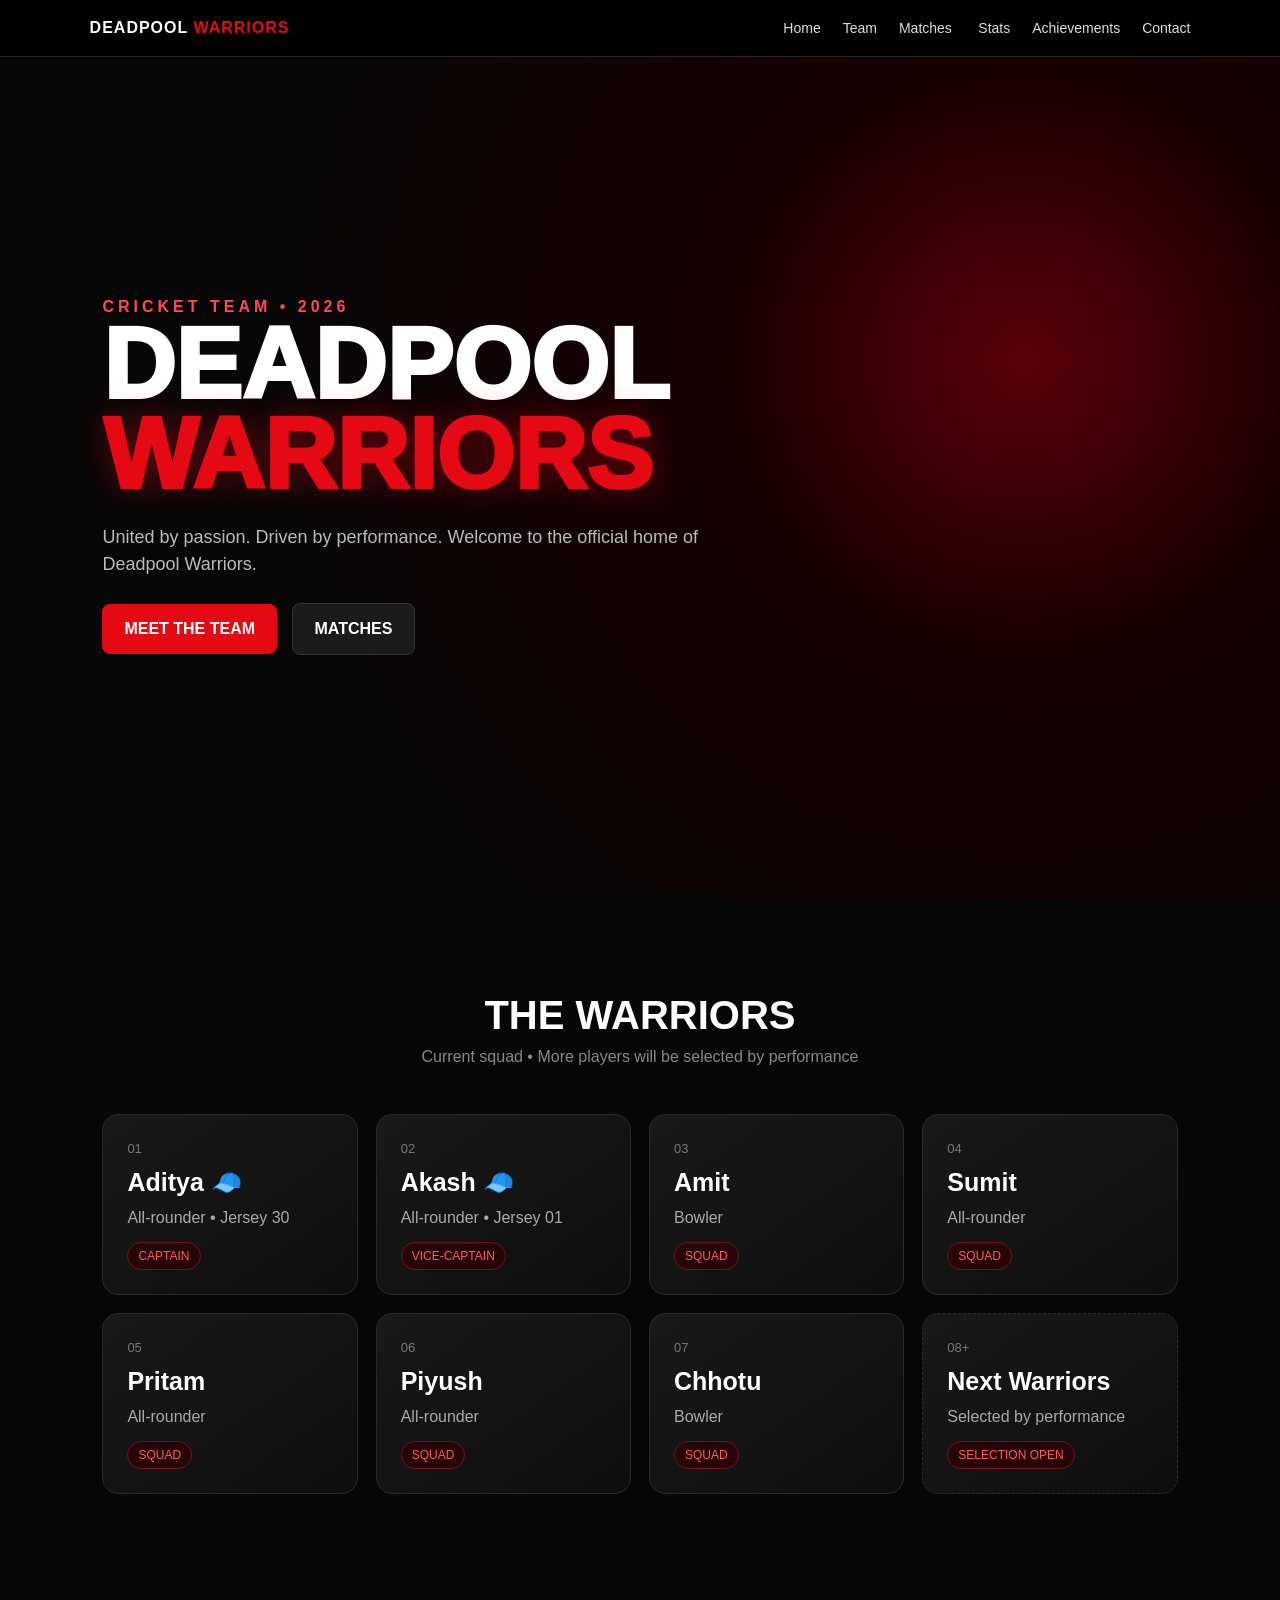
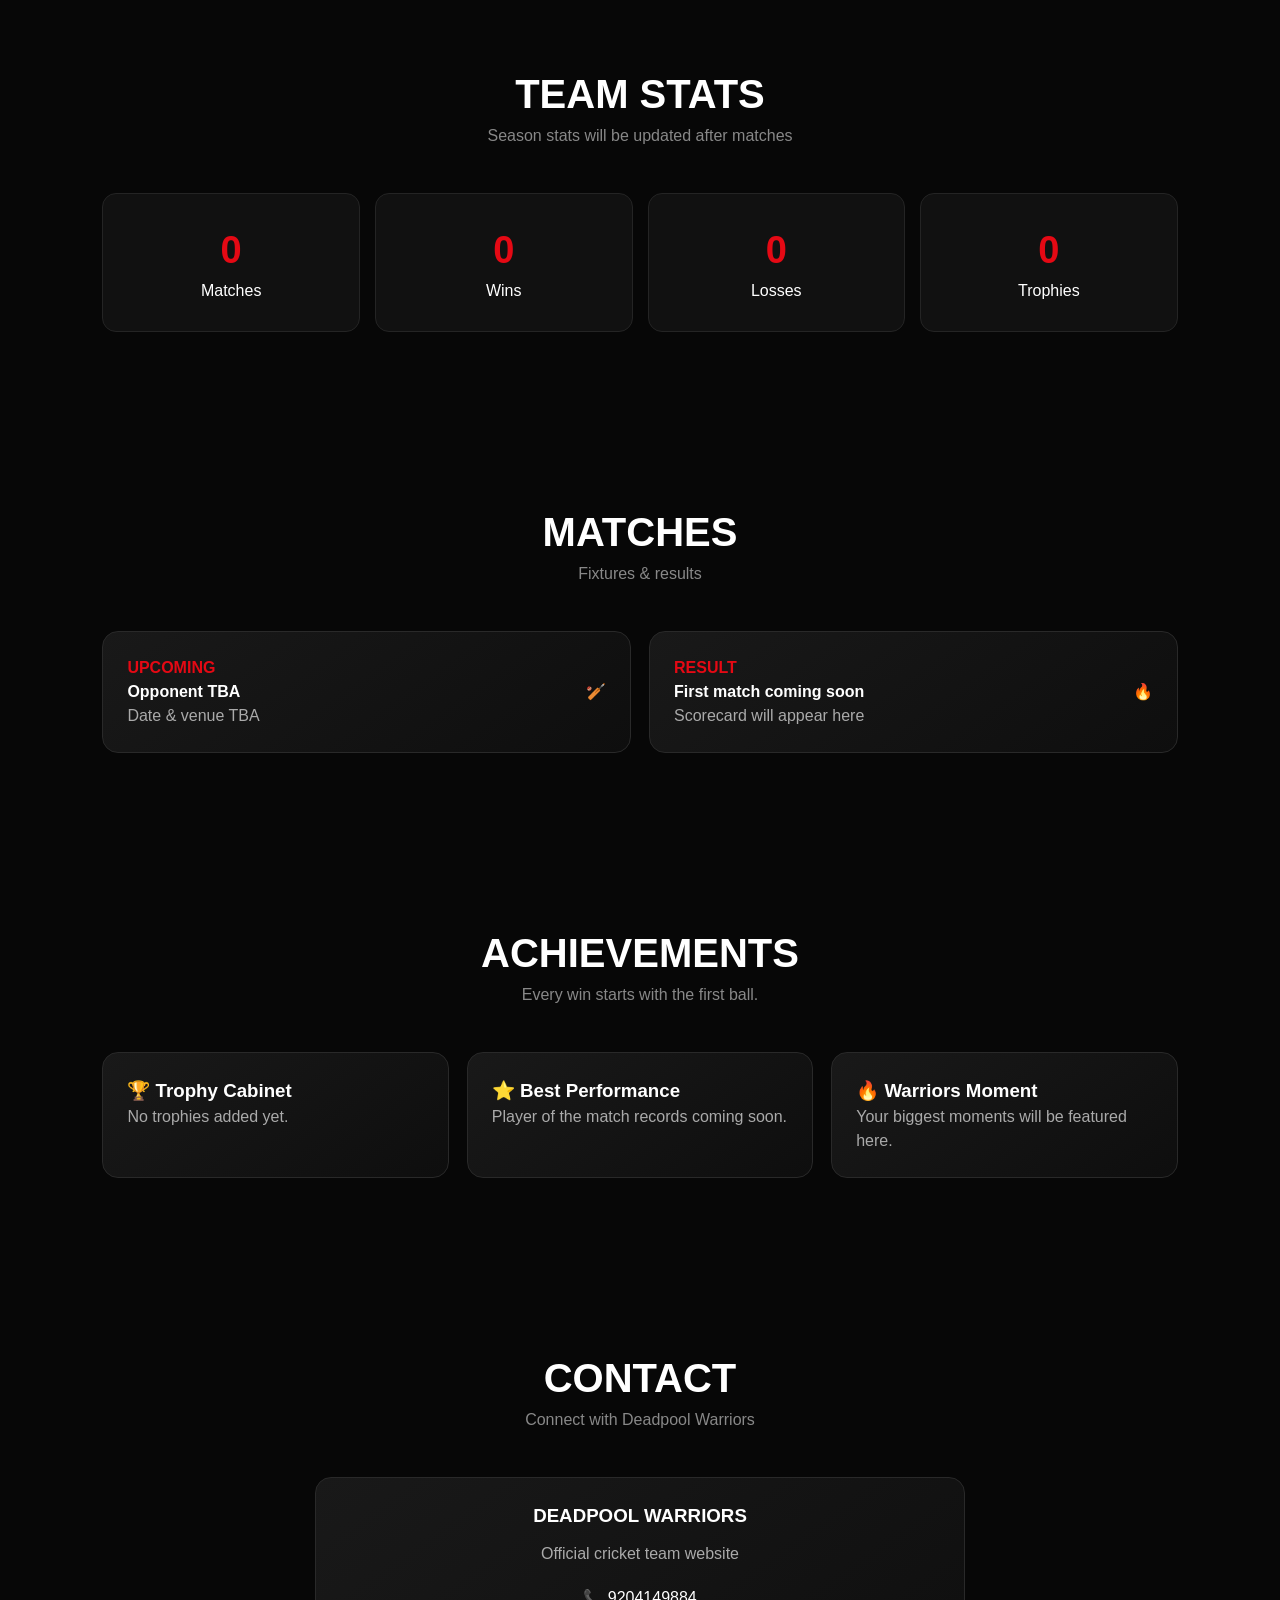
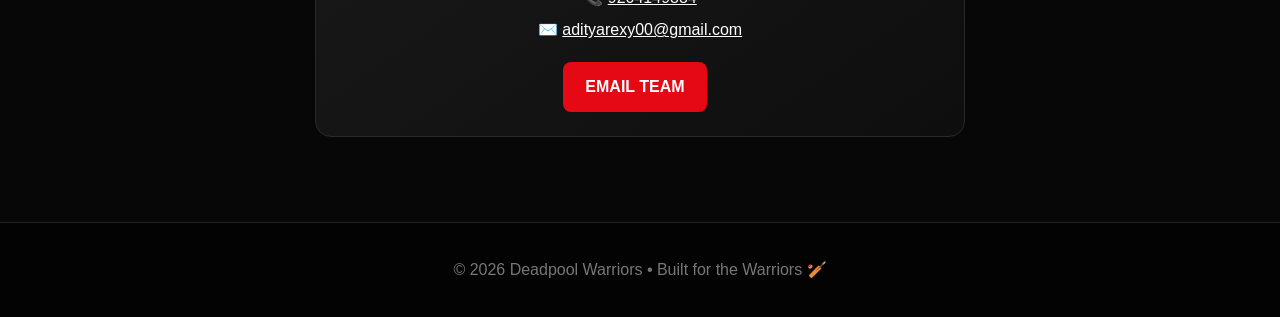
==== index.html @ f10efd02 "Add files via upload" ====
<!DOCTYPE html>
<html lang="en">
<head>
<meta charset="UTF-8">
<meta name="viewport" content="width=device-width, initial-scale=1.0">
<title>Deadpool Warriors | Cricket Team</title>
<style>
*{box-sizing:border-box;margin:0;padding:0}
body{font-family:Arial,Helvetica,sans-serif;background:#070707;color:#fff;line-height:1.5}
:root{--red:#e50914;--dark:#0b0b0b;--card:#151515}
nav{position:fixed;top:0;width:100%;z-index:10;background:rgba(0,0,0,.9);backdrop-filter:blur(10px);display:flex;justify-content:space-between;align-items:center;padding:16px 7%;border-bottom:1px solid #292929}
.brand{font-weight:900;letter-spacing:1px}.brand span{color:var(--red)}
nav a{color:#ddd;text-decoration:none;margin-left:22px;font-size:14px}
nav a:hover{color:#fff}
.hero{min-height:100vh;display:flex;align-items:center;padding:120px 8% 70px;background:radial-gradient(circle at 80% 40%,#5c0008 0,#190003 25%,#070707 65%)}
.hero h1{font-size:clamp(48px,9vw,100px);line-height:.9;text-transform:uppercase;font-weight:1000}
.hero h1 span{color:var(--red);text-shadow:0 0 35px #e5091466}
.hero p{margin:25px 0;color:#bbb;max-width:600px;font-size:18px}
.btn{display:inline-block;background:var(--red);color:white;text-decoration:none;padding:13px 22px;border-radius:8px;font-weight:800;margin-right:10px}
.btn.alt{background:#1b1b1b;border:1px solid #333}
section{padding:85px 8%}
.title{text-align:center;margin-bottom:45px}.title h2{font-size:40px;text-transform:uppercase}.title p{color:#888}
.grid{display:grid;grid-template-columns:repeat(auto-fit,minmax(220px,1fr));gap:18px}
.card{background:linear-gradient(145deg,#191919,#0e0e0e);border:1px solid #292929;border-radius:16px;padding:24px;transition:.25s}
.card:hover{transform:translateY(-5px);border-color:#9d1118}
.number{font-size:13px;color:#777}.player{font-size:25px;font-weight:900;margin:5px 0}.role{color:#aaa}.badge{display:inline-block;background:#27060a;color:#ff5c63;border:1px solid #6e1118;border-radius:20px;padding:4px 10px;font-size:12px;margin-top:12px}
.stats{display:grid;grid-template-columns:repeat(4,1fr);gap:15px}.stat{text-align:center;padding:28px;background:#111;border-radius:14px;border:1px solid #242424}.stat b{display:block;font-size:38px;color:var(--red)}
.match{display:flex;justify-content:space-between;align-items:center;gap:20px}.date{color:var(--red);font-weight:900}
footer{text-align:center;padding:35px;background:#030303;color:#777;border-top:1px solid #222}
@media(max-width:700px){nav{padding:14px 5%}nav .links{display:none}.hero{padding-left:7%}.stats{grid-template-columns:repeat(2,1fr)}section{padding:65px 6%}}
</style>
</head>
<body>
<nav>
  <div class="brand">DEADPOOL <span>WARRIORS</span></div>
  <div class="links">
    <a href="#home">Home</a><a href="#team">Team</a><a href="#matches">Matches</a>
    <a href="#stats">Stats</a><a href="#achievements">Achievements</a><a href="#contact">Contact</a>
  </div>
</nav>

<header class="hero" id="home">
  <div>
    <div style="color:#ff4a52;font-weight:900;letter-spacing:4px">CRICKET TEAM • 2026</div>
    <h1>DEADPOOL<br><span>WARRIORS</span></h1>
    <p>United by passion. Driven by performance. Welcome to the official home of Deadpool Warriors.</p>
    <a class="btn" href="#team">MEET THE TEAM</a>
    <a class="btn alt" href="#matches">MATCHES</a>
  </div>
</header>

<section id="team">
  <div class="title"><h2>The Warriors</h2><p>Current squad • More players will be selected by performance</p></div>
  <div class="grid">
    <div class="card"><div class="number">01</div><div class="player">Aditya 🧢</div><div class="role">All-rounder • Jersey 30</div><span class="badge">CAPTAIN</span></div>
    <div class="card"><div class="number">02</div><div class="player">Akash 🧢</div><div class="role">All-rounder • Jersey 01</div><span class="badge">VICE-CAPTAIN</span></div>
    <div class="card"><div class="number">03</div><div class="player">Amit</div><div class="role">Bowler</div><span class="badge">SQUAD</span></div>
    <div class="card"><div class="number">04</div><div class="player">Sumit</div><div class="role">All-rounder</div><span class="badge">SQUAD</span></div>
    <div class="card"><div class="number">05</div><div class="player">Pritam</div><div class="role">All-rounder</div><span class="badge">SQUAD</span></div>
    <div class="card"><div class="number">06</div><div class="player">Piyush</div><div class="role">All-rounder</div><span class="badge">SQUAD</span></div>
    <div class="card"><div class="number">07</div><div class="player">Chhotu</div><div class="role">Bowler</div><span class="badge">SQUAD</span></div>
    <div class="card" style="border-style:dashed"><div class="number">08+</div><div class="player">Next Warriors</div><div class="role">Selected by performance</div><span class="badge">SELECTION OPEN</span></div>
  </div>
</section>

<section id="stats">
  <div class="title"><h2>Team Stats</h2><p>Season stats will be updated after matches</p></div>
  <div class="stats">
    <div class="stat"><b>0</b>Matches</div><div class="stat"><b>0</b>Wins</div>
    <div class="stat"><b>0</b>Losses</div><div class="stat"><b>0</b>Trophies</div>
  </div>
</section>

<section id="matches">
  <div class="title"><h2>Matches</h2><p>Fixtures & results</p></div>
  <div class="grid">
    <div class="card match"><div><div class="date">UPCOMING</div><strong>Opponent TBA</strong><br><span class="role">Date & venue TBA</span></div><span>🏏</span></div>
    <div class="card match"><div><div class="date">RESULT</div><strong>First match coming soon</strong><br><span class="role">Scorecard will appear here</span></div><span>🔥</span></div>
  </div>
</section>

<section id="achievements">
  <div class="title"><h2>Achievements</h2><p>Every win starts with the first ball.</p></div>
  <div class="grid">
    <div class="card"><h3>🏆 Trophy Cabinet</h3><p class="role">No trophies added yet.</p></div>
    <div class="card"><h3>⭐ Best Performance</h3><p class="role">Player of the match records coming soon.</p></div>
    <div class="card"><h3>🔥 Warriors Moment</h3><p class="role">Your biggest moments will be featured here.</p></div>
  </div>
</section>

<section id="contact">
  <div class="title"><h2>Contact</h2><p>Connect with Deadpool Warriors</p></div>
  <div class="card" style="max-width:650px;margin:auto;text-align:center">
    <h3>DEADPOOL WARRIORS</h3>
    <p class="role" style="margin:12px 0 20px">Official cricket team website</p>
    <p style="margin-bottom:8px">📞 <a href="tel:9204149884" style="color:#fff">9204149884</a></p>
    <p style="margin-bottom:20px">✉️ <a href="mailto:adityarexy00@gmail.com" style="color:#fff">adityarexy00@gmail.com</a></p>
    <a class="btn" href="mailto:adityarexy00@gmail.com">EMAIL TEAM</a>
  </div>
</section>

<footer>© 2026 Deadpool Warriors • Built for the Warriors 🏏</footer>
</body>
</html>
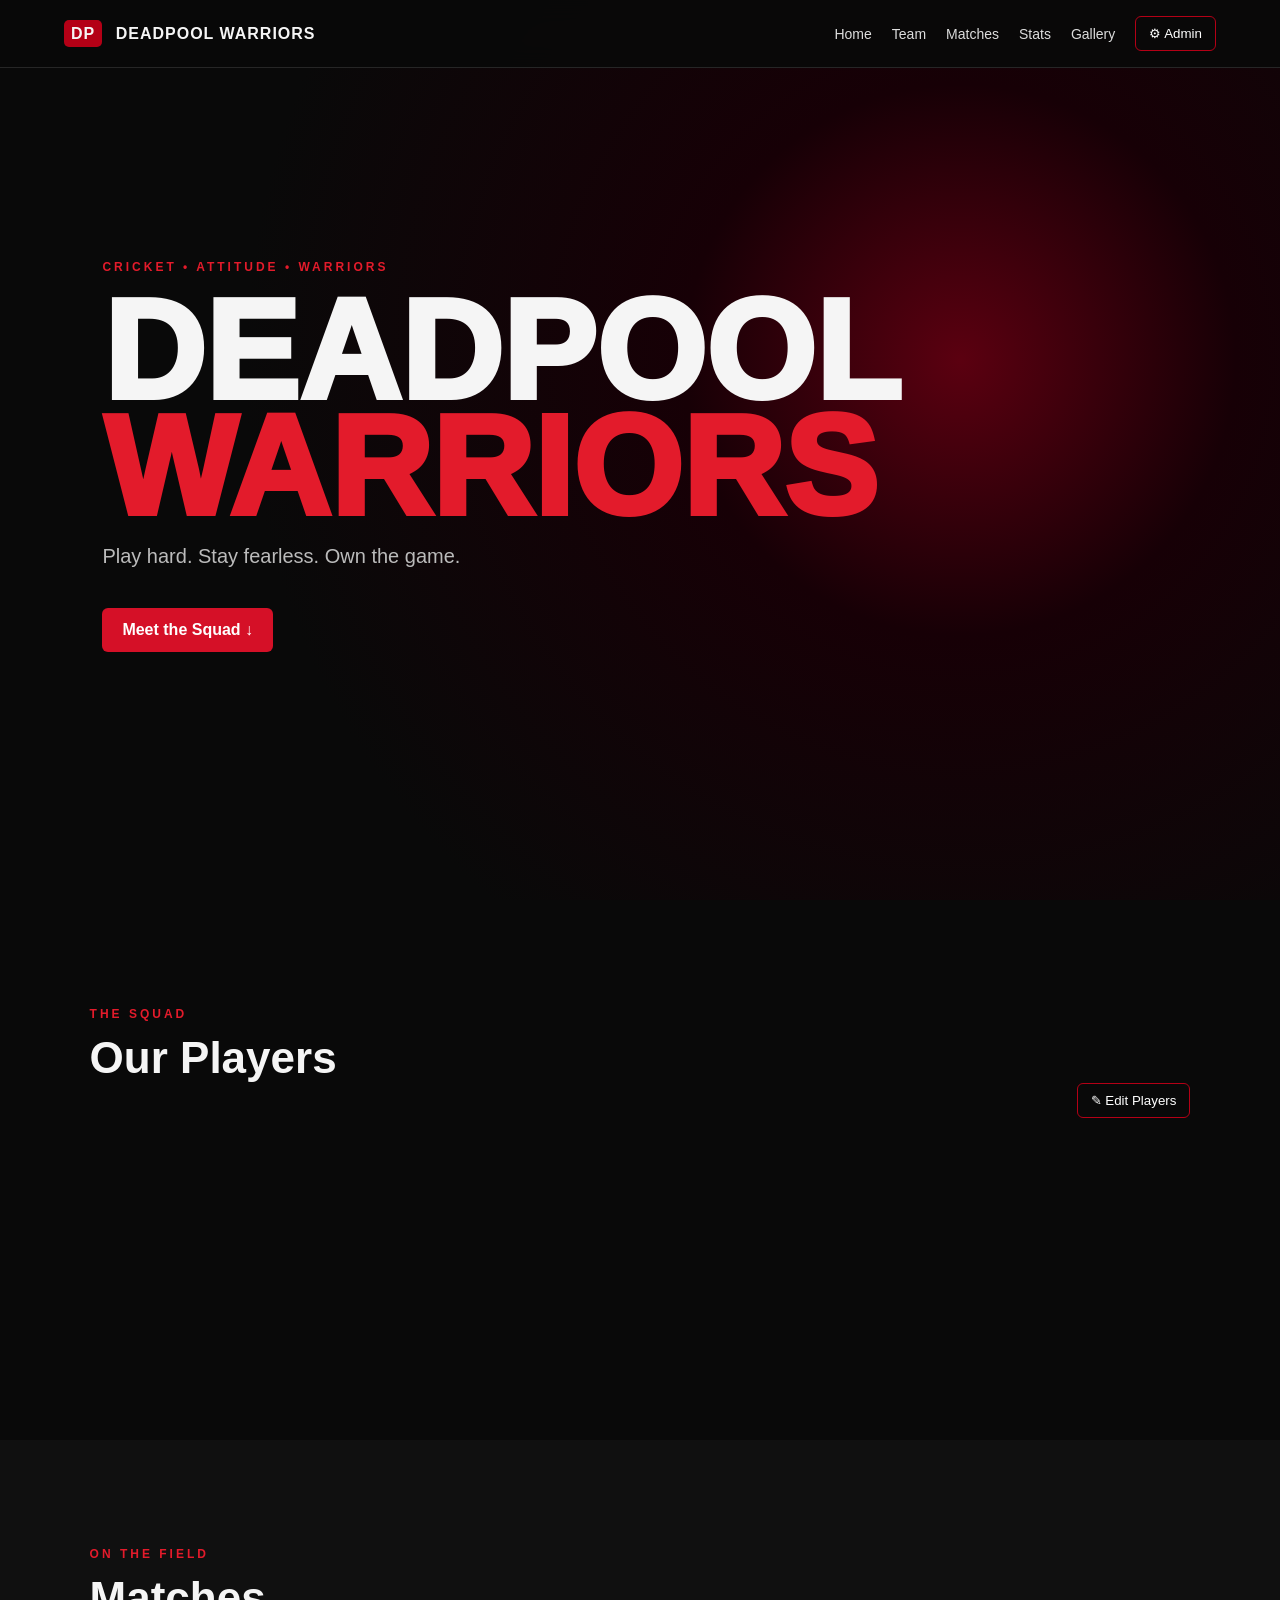
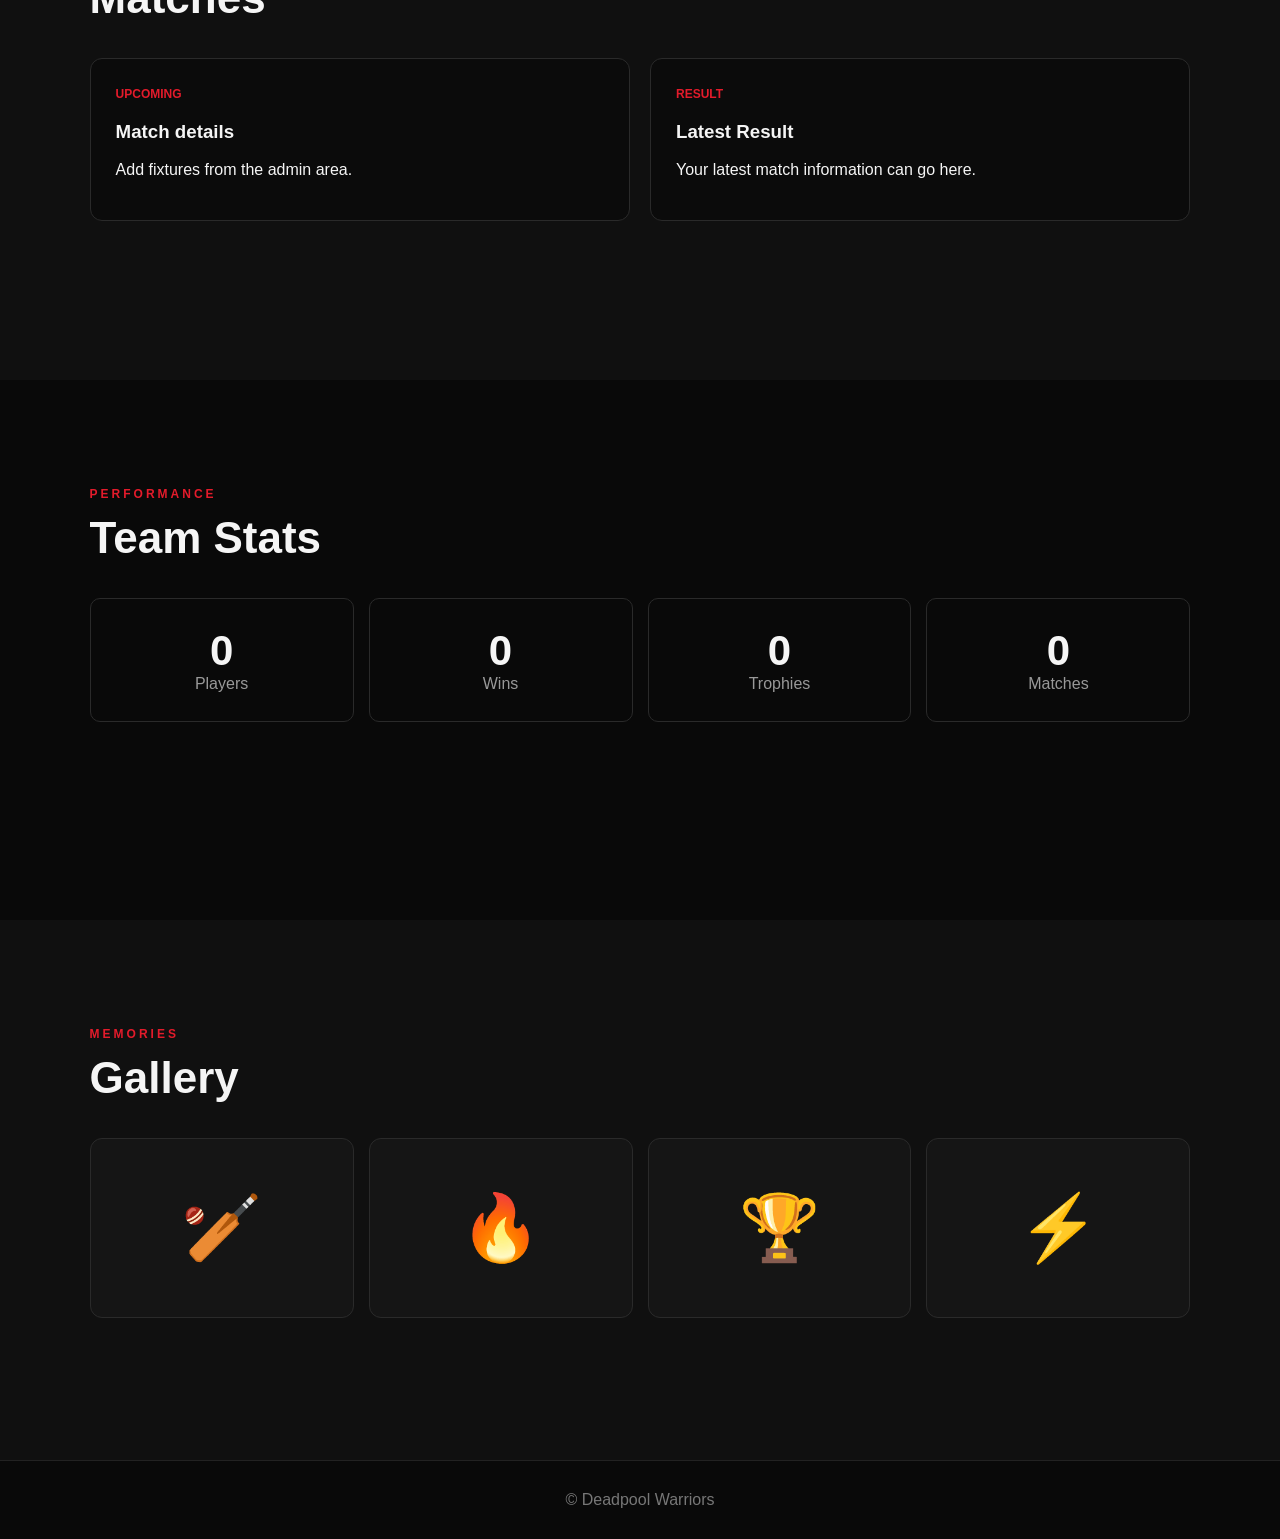
==== commit 79c30518: "Add files via upload" ====
--- a/index.html
+++ b/index.html
@@ -1,104 +1,12 @@
-<!DOCTYPE html>
-<html lang="en">
-<head>
-<meta charset="UTF-8">
-<meta name="viewport" content="width=device-width, initial-scale=1.0">
-<title>Deadpool Warriors | Cricket Team</title>
-<style>
-*{box-sizing:border-box;margin:0;padding:0}
-body{font-family:Arial,Helvetica,sans-serif;background:#070707;color:#fff;line-height:1.5}
-:root{--red:#e50914;--dark:#0b0b0b;--card:#151515}
-nav{position:fixed;top:0;width:100%;z-index:10;background:rgba(0,0,0,.9);backdrop-filter:blur(10px);display:flex;justify-content:space-between;align-items:center;padding:16px 7%;border-bottom:1px solid #292929}
-.brand{font-weight:900;letter-spacing:1px}.brand span{color:var(--red)}
-nav a{color:#ddd;text-decoration:none;margin-left:22px;font-size:14px}
-nav a:hover{color:#fff}
-.hero{min-height:100vh;display:flex;align-items:center;padding:120px 8% 70px;background:radial-gradient(circle at 80% 40%,#5c0008 0,#190003 25%,#070707 65%)}
-.hero h1{font-size:clamp(48px,9vw,100px);line-height:.9;text-transform:uppercase;font-weight:1000}
-.hero h1 span{color:var(--red);text-shadow:0 0 35px #e5091466}
-.hero p{margin:25px 0;color:#bbb;max-width:600px;font-size:18px}
-.btn{display:inline-block;background:var(--red);color:white;text-decoration:none;padding:13px 22px;border-radius:8px;font-weight:800;margin-right:10px}
-.btn.alt{background:#1b1b1b;border:1px solid #333}
-section{padding:85px 8%}
-.title{text-align:center;margin-bottom:45px}.title h2{font-size:40px;text-transform:uppercase}.title p{color:#888}
-.grid{display:grid;grid-template-columns:repeat(auto-fit,minmax(220px,1fr));gap:18px}
-.card{background:linear-gradient(145deg,#191919,#0e0e0e);border:1px solid #292929;border-radius:16px;padding:24px;transition:.25s}
-.card:hover{transform:translateY(-5px);border-color:#9d1118}
-.number{font-size:13px;color:#777}.player{font-size:25px;font-weight:900;margin:5px 0}.role{color:#aaa}.badge{display:inline-block;background:#27060a;color:#ff5c63;border:1px solid #6e1118;border-radius:20px;padding:4px 10px;font-size:12px;margin-top:12px}
-.stats{display:grid;grid-template-columns:repeat(4,1fr);gap:15px}.stat{text-align:center;padding:28px;background:#111;border-radius:14px;border:1px solid #242424}.stat b{display:block;font-size:38px;color:var(--red)}
-.match{display:flex;justify-content:space-between;align-items:center;gap:20px}.date{color:var(--red);font-weight:900}
-footer{text-align:center;padding:35px;background:#030303;color:#777;border-top:1px solid #222}
-@media(max-width:700px){nav{padding:14px 5%}nav .links{display:none}.hero{padding-left:7%}.stats{grid-template-columns:repeat(2,1fr)}section{padding:65px 6%}}
-</style>
-</head>
-<body>
-<nav>
-  <div class="brand">DEADPOOL <span>WARRIORS</span></div>
-  <div class="links">
-    <a href="#home">Home</a><a href="#team">Team</a><a href="#matches">Matches</a>
-    <a href="#stats">Stats</a><a href="#achievements">Achievements</a><a href="#contact">Contact</a>
-  </div>
-</nav>
-
-<header class="hero" id="home">
-  <div>
-    <div style="color:#ff4a52;font-weight:900;letter-spacing:4px">CRICKET TEAM • 2026</div>
-    <h1>DEADPOOL<br><span>WARRIORS</span></h1>
-    <p>United by passion. Driven by performance. Welcome to the official home of Deadpool Warriors.</p>
-    <a class="btn" href="#team">MEET THE TEAM</a>
-    <a class="btn alt" href="#matches">MATCHES</a>
-  </div>
-</header>
-
-<section id="team">
-  <div class="title"><h2>The Warriors</h2><p>Current squad • More players will be selected by performance</p></div>
-  <div class="grid">
-    <div class="card"><div class="number">01</div><div class="player">Aditya 🧢</div><div class="role">All-rounder • Jersey 30</div><span class="badge">CAPTAIN</span></div>
-    <div class="card"><div class="number">02</div><div class="player">Akash 🧢</div><div class="role">All-rounder • Jersey 01</div><span class="badge">VICE-CAPTAIN</span></div>
-    <div class="card"><div class="number">03</div><div class="player">Amit</div><div class="role">Bowler</div><span class="badge">SQUAD</span></div>
-    <div class="card"><div class="number">04</div><div class="player">Sumit</div><div class="role">All-rounder</div><span class="badge">SQUAD</span></div>
-    <div class="card"><div class="number">05</div><div class="player">Pritam</div><div class="role">All-rounder</div><span class="badge">SQUAD</span></div>
-    <div class="card"><div class="number">06</div><div class="player">Piyush</div><div class="role">All-rounder</div><span class="badge">SQUAD</span></div>
-    <div class="card"><div class="number">07</div><div class="player">Chhotu</div><div class="role">Bowler</div><span class="badge">SQUAD</span></div>
-    <div class="card" style="border-style:dashed"><div class="number">08+</div><div class="player">Next Warriors</div><div class="role">Selected by performance</div><span class="badge">SELECTION OPEN</span></div>
-  </div>
-</section>
-
-<section id="stats">
-  <div class="title"><h2>Team Stats</h2><p>Season stats will be updated after matches</p></div>
-  <div class="stats">
-    <div class="stat"><b>0</b>Matches</div><div class="stat"><b>0</b>Wins</div>
-    <div class="stat"><b>0</b>Losses</div><div class="stat"><b>0</b>Trophies</div>
-  </div>
-</section>
-
-<section id="matches">
-  <div class="title"><h2>Matches</h2><p>Fixtures & results</p></div>
-  <div class="grid">
-    <div class="card match"><div><div class="date">UPCOMING</div><strong>Opponent TBA</strong><br><span class="role">Date & venue TBA</span></div><span>🏏</span></div>
-    <div class="card match"><div><div class="date">RESULT</div><strong>First match coming soon</strong><br><span class="role">Scorecard will appear here</span></div><span>🔥</span></div>
-  </div>
-</section>
-
-<section id="achievements">
-  <div class="title"><h2>Achievements</h2><p>Every win starts with the first ball.</p></div>
-  <div class="grid">
-    <div class="card"><h3>🏆 Trophy Cabinet</h3><p class="role">No trophies added yet.</p></div>
-    <div class="card"><h3>⭐ Best Performance</h3><p class="role">Player of the match records coming soon.</p></div>
-    <div class="card"><h3>🔥 Warriors Moment</h3><p class="role">Your biggest moments will be featured here.</p></div>
-  </div>
-</section>
-
-<section id="contact">
-  <div class="title"><h2>Contact</h2><p>Connect with Deadpool Warriors</p></div>
-  <div class="card" style="max-width:650px;margin:auto;text-align:center">
-    <h3>DEADPOOL WARRIORS</h3>
-    <p class="role" style="margin:12px 0 20px">Official cricket team website</p>
-    <p style="margin-bottom:8px">📞 <a href="tel:9204149884" style="color:#fff">9204149884</a></p>
-    <p style="margin-bottom:20px">✉️ <a href="mailto:adityarexy00@gmail.com" style="color:#fff">adityarexy00@gmail.com</a></p>
-    <a class="btn" href="mailto:adityarexy00@gmail.com">EMAIL TEAM</a>
-  </div>
-</section>
-
-<footer>© 2026 Deadpool Warriors • Built for the Warriors 🏏</footer>
-</body>
-</html>+<!doctype html><html lang="en"><head><meta charset="utf-8"><meta name="viewport" content="width=device-width,initial-scale=1"><meta name="description" content="Deadpool Warriors cricket team"><title>Deadpool Warriors | Cricket Team</title><link rel="stylesheet" href="style.css"></head><body>
+<header class="topbar"><a class="brand" href="#home"><span>DP</span> DEADPOOL WARRIORS</a><button class="menu-btn" id="menuBtn">☰</button><nav id="nav"><a href="#home">Home</a><a href="#team">Team</a><a href="#matches">Matches</a><a href="#stats">Stats</a><a href="#gallery">Gallery</a><button class="admin-open" id="adminOpen">⚙ Admin</button></nav></header>
+<main><section id="home" class="hero"><div><p class="eyebrow">CRICKET • ATTITUDE • WARRIORS</p><h1>DEADPOOL<br><span>WARRIORS</span></h1><p class="hero-text">Play hard. Stay fearless. Own the game.</p><a class="cta" href="#team">Meet the Squad ↓</a></div></section>
+<section id="team" class="section"><div class="section-head"><div><p class="eyebrow">THE SQUAD</p><h2>Our Players</h2></div><button class="small-admin" id="adminOpen2">✎ Edit Players</button></div><div id="playerGrid" class="player-grid"></div></section>
+<section id="matches" class="section alt"><p class="eyebrow">ON THE FIELD</p><h2>Matches</h2><div class="cards"><article><b>UPCOMING</b><h3>Match details</h3><p>Add fixtures from the admin area.</p></article><article><b>RESULT</b><h3>Latest Result</h3><p>Your latest match information can go here.</p></article></div></section>
+<section id="stats" class="section"><p class="eyebrow">PERFORMANCE</p><h2>Team Stats</h2><div class="stat-grid"><div><strong id="playerCount">0</strong><span>Players</span></div><div><strong>0</strong><span>Wins</span></div><div><strong>0</strong><span>Trophies</span></div><div><strong>0</strong><span>Matches</span></div></div></section>
+<section id="gallery" class="section alt"><p class="eyebrow">MEMORIES</p><h2>Gallery</h2><div class="gallery"><div>🏏</div><div>🔥</div><div>🏆</div><div>⚡</div></div></section></main>
+<footer>© <span id="year"></span> Deadpool Warriors</footer>
+<div class="modal" id="adminModal"><div class="panel"><button class="close" id="closeAdmin">×</button>
+<div id="loginView"><p class="eyebrow">PRIVATE AREA</p><h2>Admin Login</h2><p>Enter the admin password.</p><input id="password" type="password" placeholder="Password"><button class="primary" id="loginBtn">Unlock Admin</button><p id="loginMsg" class="msg"></p></div>
+<div id="adminView" hidden><p class="eyebrow">ADMIN PANEL</p><h2>Manage Players</h2><form id="playerForm"><input type="hidden" id="editId"><input id="name" required placeholder="Player name"><input id="role" required placeholder="Role"><input id="number" required placeholder="Jersey number"><input id="style" placeholder="Batting / Bowling style"><input id="photo" placeholder="Photo URL (optional)"><div class="form-actions"><button class="primary" type="submit">Save Player</button><button type="button" id="cancelEdit">Cancel</button></div></form><div id="adminPlayers"></div><button class="danger" id="logoutBtn">Lock Admin</button></div>
+</div></div><script src="script.js"></script></body></html>
--- a/style.css
+++ b/style.css
@@ -0,0 +1 @@
+*{box-sizing:border-box}html{scroll-behavior:smooth}body{margin:0;background:#090909;color:#f5f5f5;font-family:Arial,Helvetica,sans-serif}a{color:inherit;text-decoration:none}.topbar{position:fixed;z-index:20;top:0;left:0;right:0;display:flex;align-items:center;justify-content:space-between;padding:16px 5%;background:#090909ee;backdrop-filter:blur(12px);border-bottom:1px solid #262626}.brand{font-weight:900;letter-spacing:1px}.brand span{background:#b40016;padding:5px 7px;margin-right:8px;border-radius:5px}.menu-btn{display:none;background:none;border:0;color:#fff;font-size:28px}nav{display:flex;align-items:center;gap:20px}nav a{font-size:14px;color:#ddd}nav a:hover{color:#e31b2b}.admin-open,.small-admin{border:1px solid #b40016;background:transparent;color:#fff;padding:9px 13px;border-radius:6px;cursor:pointer}.hero{min-height:100vh;display:grid;align-items:center;padding:130px 8%;background:radial-gradient(circle at 75% 40%,#5b0010 0,#170006 25%,#090909 65%)}.hero h1{font-size:clamp(58px,11vw,145px);line-height:.82;margin:20px 0;font-weight:1000}.hero h1 span{color:#e31b2b}.hero-text{font-size:20px;color:#bbb}.eyebrow{color:#e31b2b;font-size:12px;font-weight:800;letter-spacing:3px}.cta,.primary{display:inline-block;margin-top:20px;background:#d51027;color:#fff;border:0;padding:13px 20px;border-radius:6px;font-weight:800;cursor:pointer}.section{padding:95px 7%;min-height:60vh}.alt{background:#101010}.section-head{display:flex;justify-content:space-between;align-items:end}.section h2{font-size:44px;margin:5px 0 35px}.player-grid{display:grid;grid-template-columns:repeat(auto-fit,minmax(210px,1fr));gap:18px}.player{position:relative;min-height:260px;padding:22px;border:1px solid #2a2a2a;border-radius:12px;background:linear-gradient(145deg,#161616,#0d0d0d);overflow:hidden}.player .num{position:absolute;right:15px;top:8px;font-size:55px;font-weight:900;color:#b4001638}.avatar{height:115px;border-radius:8px;background:#210009;display:grid;place-items:center;font-size:48px;margin-bottom:15px;overflow:hidden}.avatar img{width:100%;height:100%;object-fit:cover}.player h3{margin:5px 0;font-size:22px}.player p{margin:5px 0;color:#aaa}.cards{display:grid;grid-template-columns:repeat(2,1fr);gap:20px}.cards article{padding:25px;border:1px solid #2a2a2a;border-radius:12px;background:#0b0b0b}.cards b{color:#e31b2b;font-size:12px}.stat-grid{display:grid;grid-template-columns:repeat(4,1fr);gap:15px}.stat-grid div{padding:28px;border:1px solid #2a2a2a;border-radius:10px;text-align:center}.stat-grid strong{display:block;font-size:42px}.stat-grid span{color:#999}.gallery{display:grid;grid-template-columns:repeat(4,1fr);gap:15px}.gallery div{height:180px;display:grid;place-items:center;font-size:65px;border:1px solid #2a2a2a;border-radius:12px;background:#151515}footer{text-align:center;padding:30px;color:#777;border-top:1px solid #222}.modal{position:fixed;inset:0;z-index:50;background:#000b;display:none;place-items:center;padding:20px}.modal.show{display:grid}.panel{position:relative;width:min(620px,100%);max-height:90vh;overflow:auto;background:#111;border:1px solid #3a3a3a;border-radius:14px;padding:30px}.close{position:absolute;right:15px;top:10px;background:none;border:0;color:#fff;font-size:30px;cursor:pointer}.panel input{width:100%;margin:7px 0;padding:13px;background:#080808;border:1px solid #333;color:#fff;border-radius:6px}.form-actions{display:flex;gap:10px}.form-actions button{margin-top:10px;padding:11px 15px;border-radius:6px;border:1px solid #444;background:#222;color:#fff}.admin-item{display:flex;justify-content:space-between;gap:10px;padding:12px 0;border-bottom:1px solid #292929}.admin-item button{padding:7px;border:0;border-radius:5px;cursor:pointer}.edit{background:#ddd}.delete,.danger{background:#b40016;color:#fff}.danger{border:0;padding:10px 14px;border-radius:6px;margin-top:20px}.msg{color:#e31b2b;min-height:20px}@media(max-width:750px){.menu-btn{display:block}nav{display:none;position:absolute;top:64px;left:0;right:0;padding:20px;flex-direction:column;align-items:stretch;background:#0b0b0b;border-bottom:1px solid #333}nav.open{display:flex}.hero{padding-left:7%;padding-right:7%}.section h2{font-size:35px}.cards,.stat-grid,.gallery{grid-template-columns:1fr 1fr}.section-head{align-items:start;flex-direction:column}.gallery div{height:130px}.player-grid{grid-template-columns:1fr 1fr}}@media(max-width:430px){.player-grid,.cards,.stat-grid,.gallery{grid-template-columns:1fr}.hero h1{font-size:58px}}
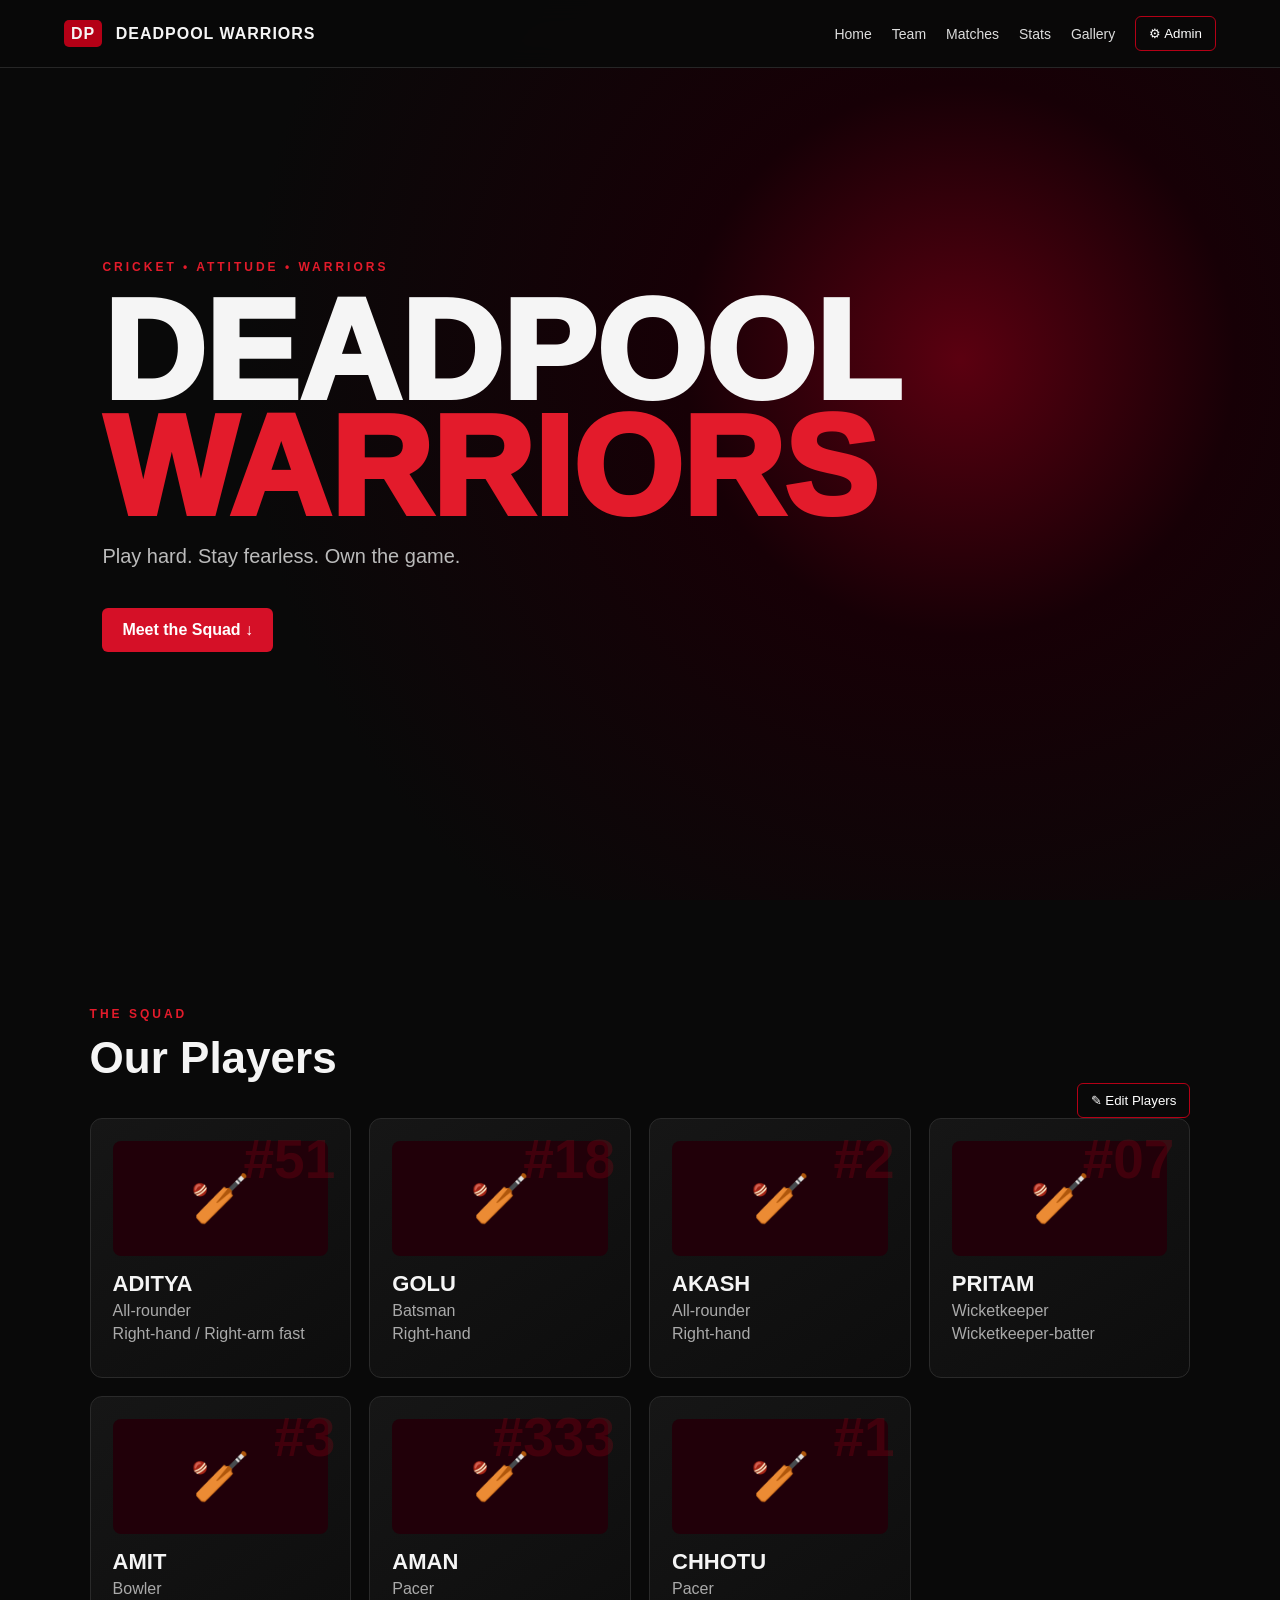
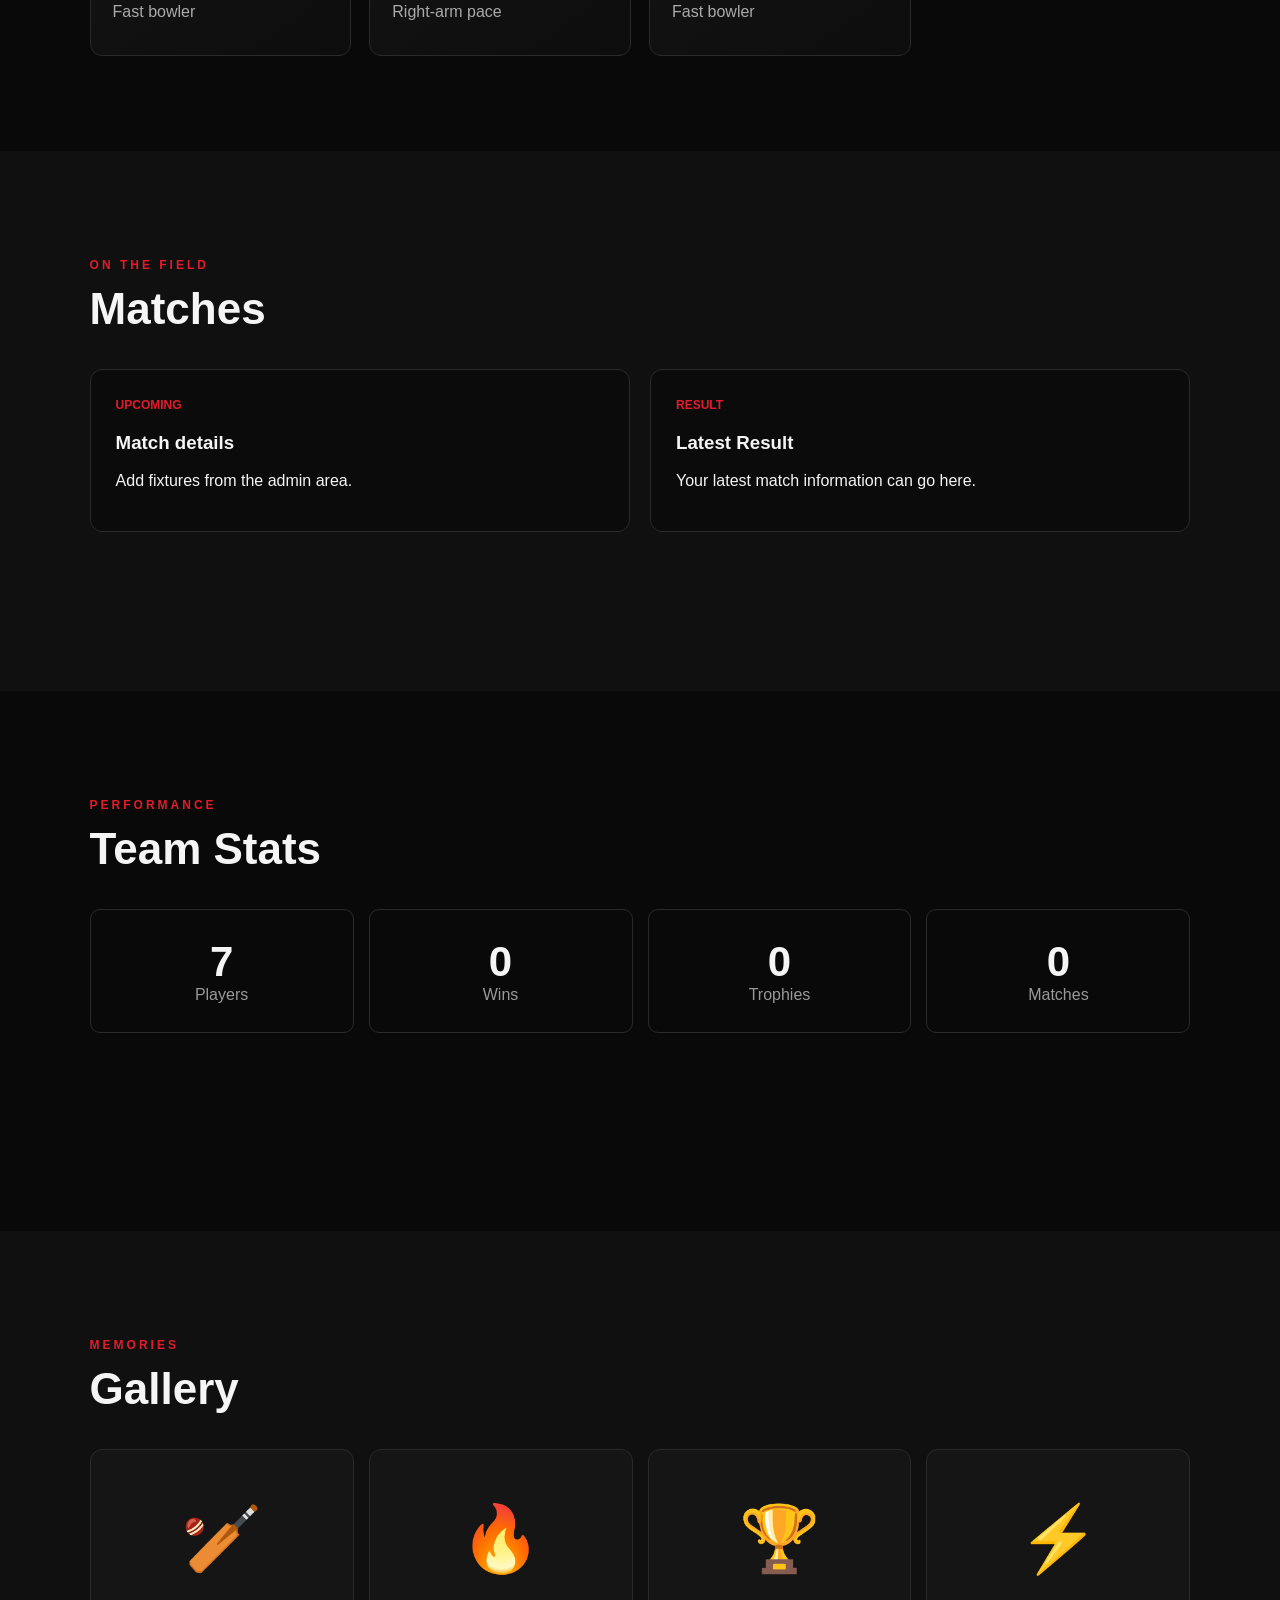
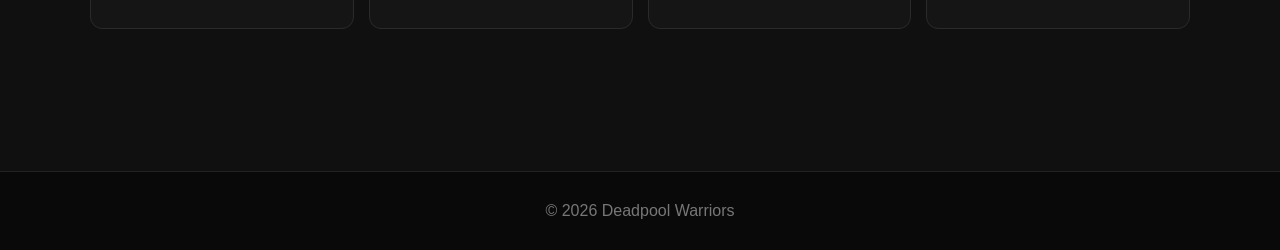
==== commit ddc7b8a7: "Add files via upload" ====
--- a/index.html
+++ b/index.html
@@ -9,4 +9,20 @@
 <div class="modal" id="adminModal"><div class="panel"><button class="close" id="closeAdmin">×</button>
 <div id="loginView"><p class="eyebrow">PRIVATE AREA</p><h2>Admin Login</h2><p>Enter the admin password.</p><input id="password" type="password" placeholder="Password"><button class="primary" id="loginBtn">Unlock Admin</button><p id="loginMsg" class="msg"></p></div>
 <div id="adminView" hidden><p class="eyebrow">ADMIN PANEL</p><h2>Manage Players</h2><form id="playerForm"><input type="hidden" id="editId"><input id="name" required placeholder="Player name"><input id="role" required placeholder="Role"><input id="number" required placeholder="Jersey number"><input id="style" placeholder="Batting / Bowling style"><input id="photo" placeholder="Photo URL (optional)"><div class="form-actions"><button class="primary" type="submit">Save Player</button><button type="button" id="cancelEdit">Cancel</button></div></form><div id="adminPlayers"></div><button class="danger" id="logoutBtn">Lock Admin</button></div>
-</div></div><script src="script.js"></script></body></html>+</div></div><script>
+const KEY='deadpool_warriors_players_v1';const ADMIN_PASSWORD='DW2026'; // CHANGE THIS PASSWORD BEFORE PUBLISHING
+const defaults=[{name:'ADITYA',role:'All-rounder',number:'51',style:'Right-hand / Right-arm fast',photo:''},{name:'GOLU',role:'Batsman',number:'18',style:'Right-hand',photo:''},{name:'AKASH',role:'All-rounder',number:'2',style:'Right-hand',photo:''},{name:'PRITAM',role:'Wicketkeeper',number:'07',style:'Wicketkeeper-batter',photo:''},{name:'AMIT',role:'Bowler',number:'3',style:'Fast bowler',photo:''},{name:'AMAN',role:'Pacer',number:'333',style:'Right-arm pace',photo:''},{name:'CHHOTU',role:'Pacer',number:'1',style:'Fast bowler',photo:''}];
+let players=JSON.parse(localStorage.getItem(KEY)||'null')||defaults,unlocked=false;const $=id=>document.getElementById(id);
+function esc(s){return String(s??'').replace(/[&<>"']/g,m=>({'&':'&amp;','<':'&lt;','>':'&gt;','"':'&quot;',"'":'&#039;'}[m]))}
+function save(){localStorage.setItem(KEY,JSON.stringify(players));render()}
+function render(){ $('playerGrid').innerHTML=players.map(p=>`<article class="player"><div class="num">#${esc(p.number)}</div><div class="avatar">${p.photo?`<img src="${esc(p.photo)}" alt="${esc(p.name)}">`:'🏏'}</div><h3>${esc(p.name)}</h3><p>${esc(p.role)}</p><p>${esc(p.style||'')}</p></article>`).join('');$('playerCount').textContent=players.length;if(unlocked)renderAdmin()}
+function renderAdmin(){$('adminPlayers').innerHTML=players.map((p,i)=>`<div class="admin-item"><span><b>${esc(p.name)}</b> · #${esc(p.number)}</span><span><button class="edit" onclick="editPlayer(${i})">Edit</button> <button class="delete" onclick="removePlayer(${i})">Delete</button></span></div>`).join('')}
+function openAdmin(){$('adminModal').classList.add('show');if(unlocked){$('loginView').hidden=true;$('adminView').hidden=false;renderAdmin()}}
+function editPlayer(i){let p=players[i];$('editId').value=i;$('name').value=p.name;$('role').value=p.role;$('number').value=p.number;$('style').value=p.style||'';$('photo').value=p.photo||''}
+function removePlayer(i){if(confirm('Remove '+players[i].name+'?')){players.splice(i,1);save()}}
+$('menuBtn').onclick=()=>{$('nav').classList.toggle('open')};document.querySelectorAll('nav a').forEach(a=>a.onclick=()=>$('nav').classList.remove('open'));
+$('adminOpen').onclick=openAdmin;$('adminOpen2').onclick=openAdmin;$('closeAdmin').onclick=()=>$('adminModal').classList.remove('show');
+$('loginBtn').onclick=()=>{if($('password').value===ADMIN_PASSWORD){unlocked=true;$('loginView').hidden=true;$('adminView').hidden=false;$('password').value='';renderAdmin()}else $('loginMsg').textContent='Wrong password.'};
+$('playerForm').onsubmit=e=>{e.preventDefault();let i=$('editId').value,p={name:$('name').value.trim(),role:$('role').value.trim(),number:$('number').value.trim(),style:$('style').value.trim(),photo:$('photo').value.trim()};if(i==='')players.push(p);else players[+i]=p;save();$('playerForm').reset();$('editId').value=''};
+$('cancelEdit').onclick=()=>{$('playerForm').reset();$('editId').value=''};$('logoutBtn').onclick=()=>{unlocked=false;$('adminView').hidden=true;$('loginView').hidden=false};$('year').textContent=new Date().getFullYear();render();
+</script></body></html>
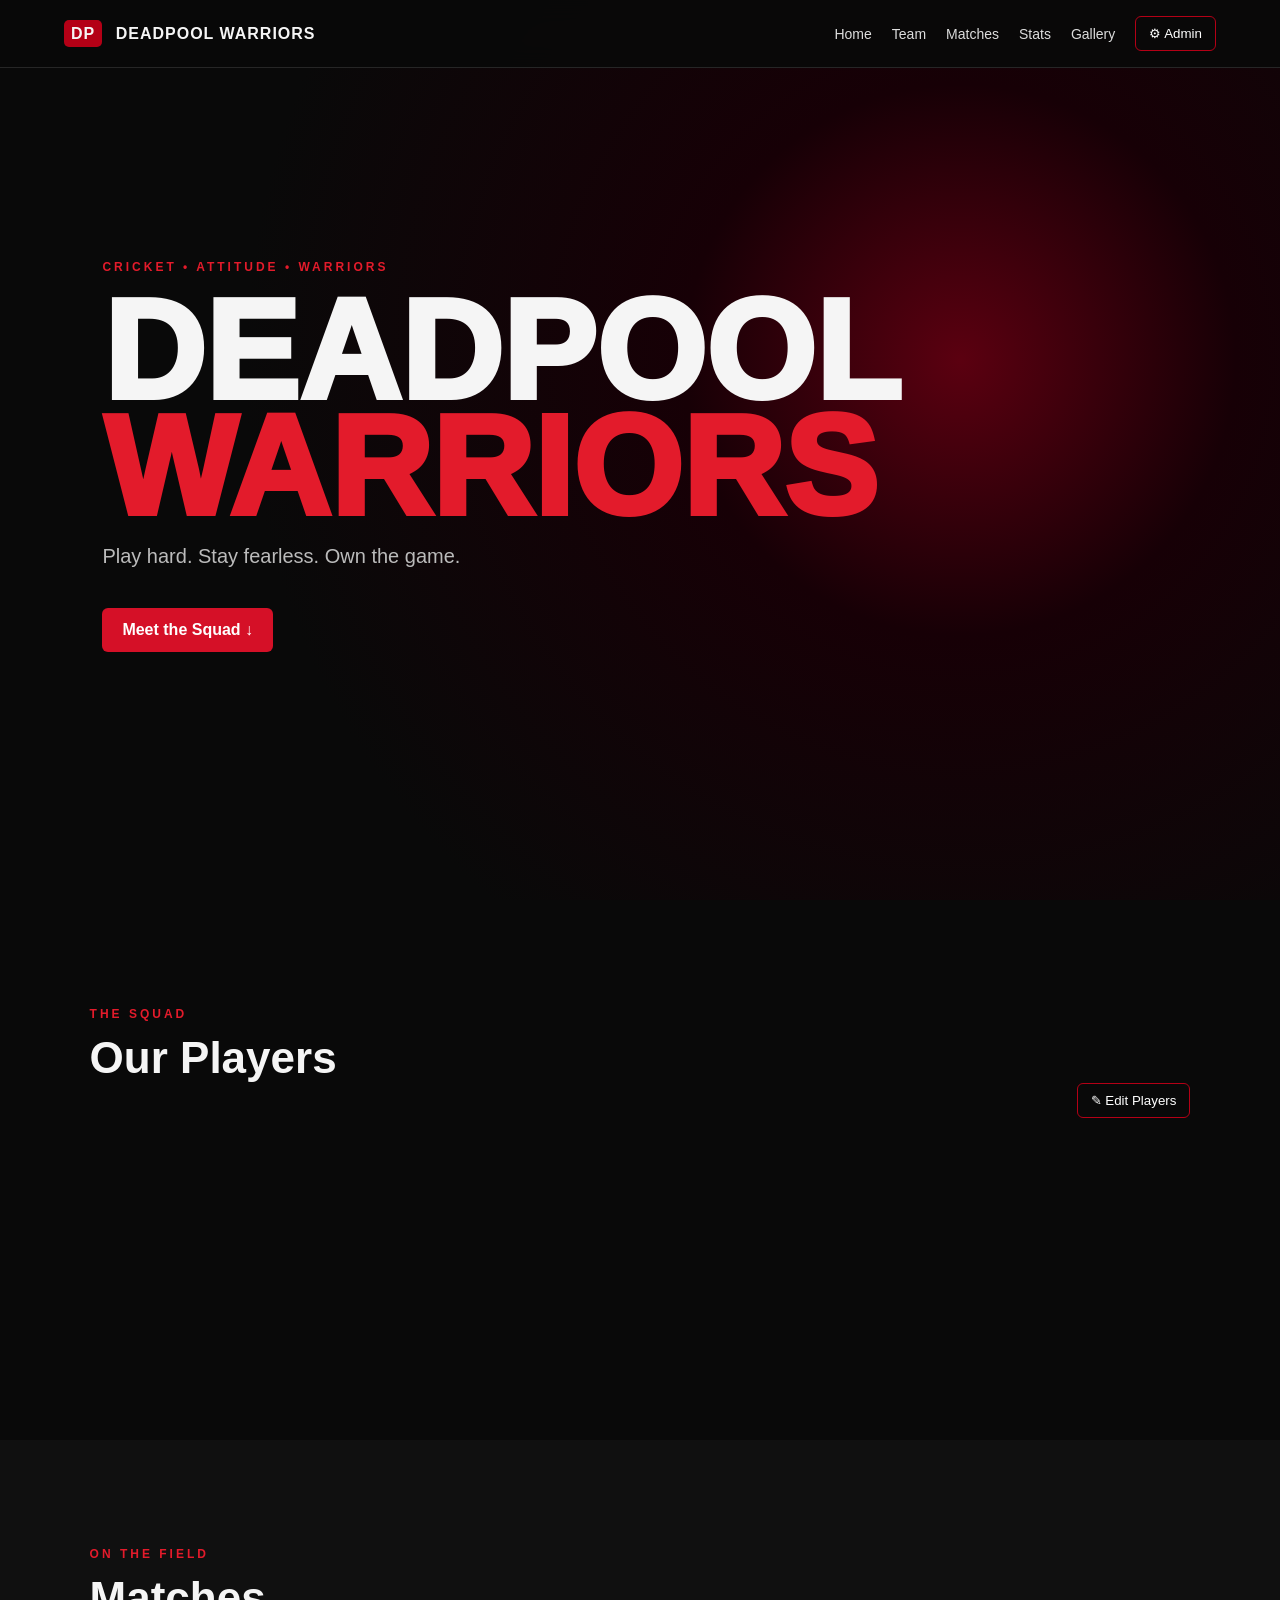
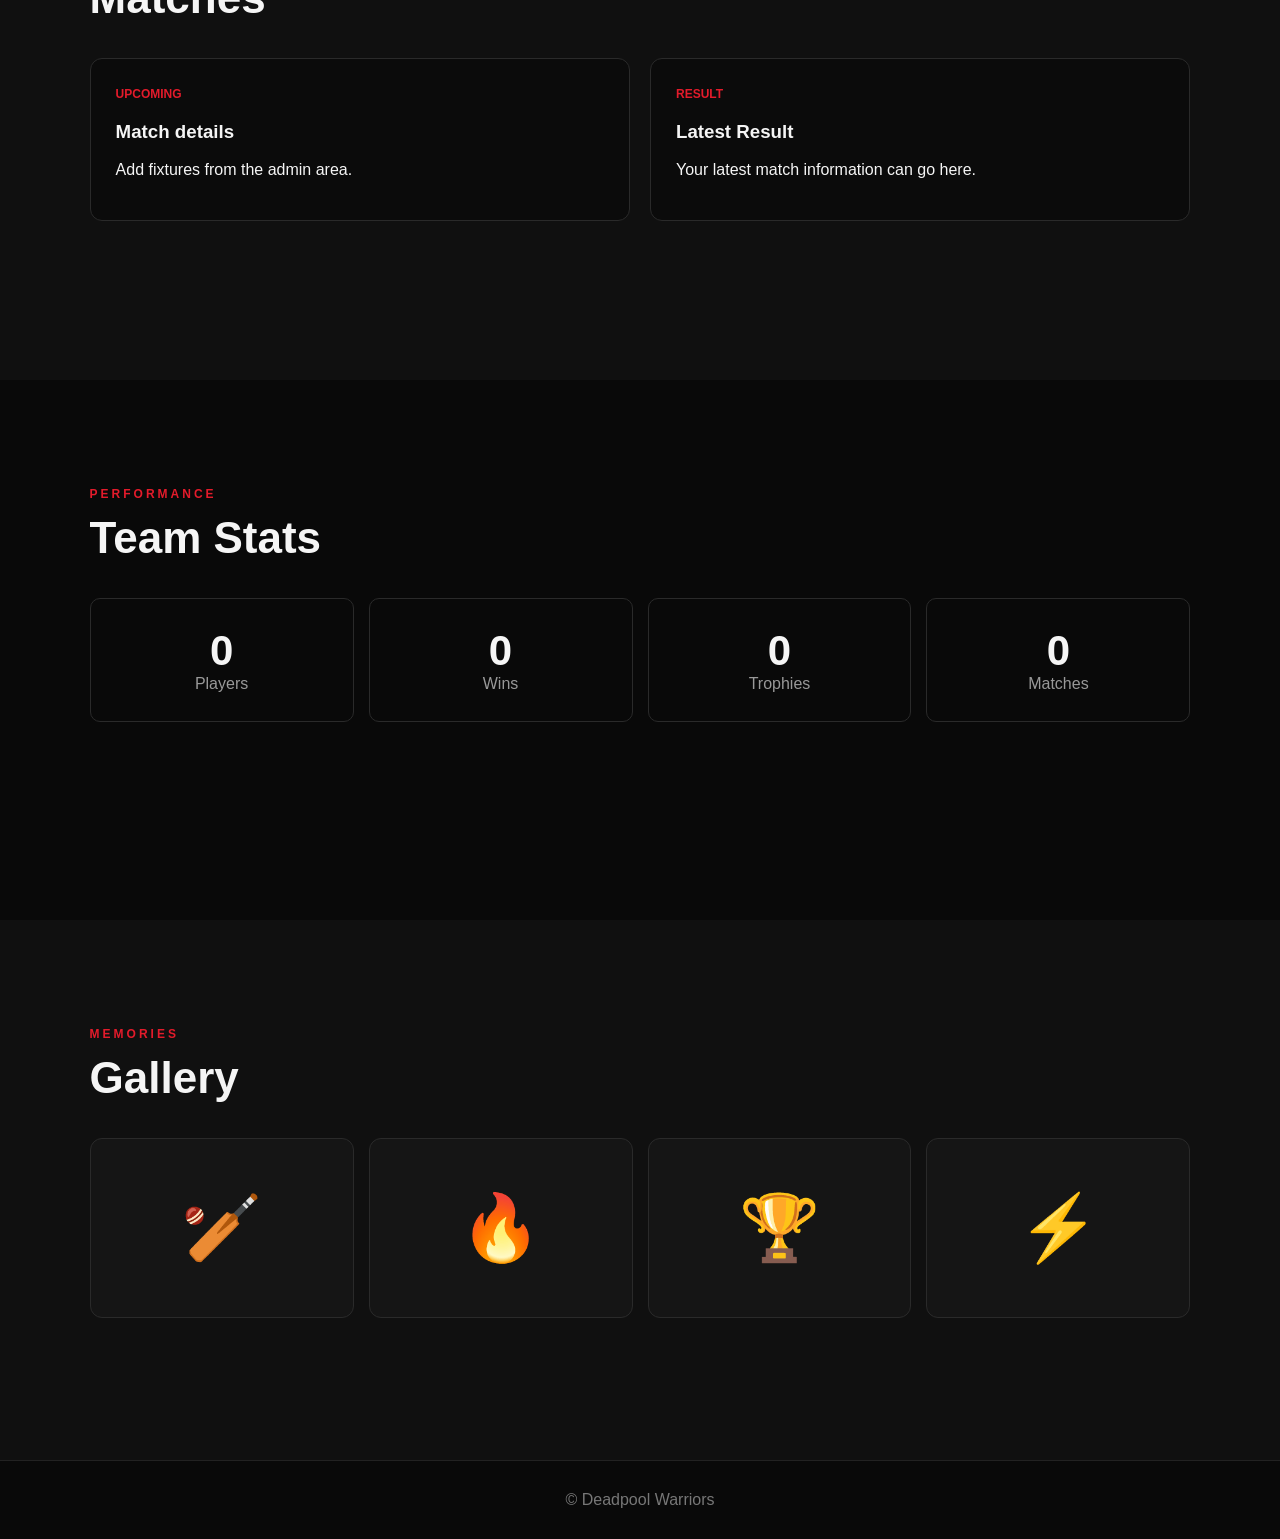
==== commit f48ada38: "Update index.html" ====
--- a/index.html
+++ b/index.html
@@ -10,8 +10,8 @@
 <div id="loginView"><p class="eyebrow">PRIVATE AREA</p><h2>Admin Login</h2><p>Enter the admin password.</p><input id="password" type="password" placeholder="Password"><button class="primary" id="loginBtn">Unlock Admin</button><p id="loginMsg" class="msg"></p></div>
 <div id="adminView" hidden><p class="eyebrow">ADMIN PANEL</p><h2>Manage Players</h2><form id="playerForm"><input type="hidden" id="editId"><input id="name" required placeholder="Player name"><input id="role" required placeholder="Role"><input id="number" required placeholder="Jersey number"><input id="style" placeholder="Batting / Bowling style"><input id="photo" placeholder="Photo URL (optional)"><div class="form-actions"><button class="primary" type="submit">Save Player</button><button type="button" id="cancelEdit">Cancel</button></div></form><div id="adminPlayers"></div><button class="danger" id="logoutBtn">Lock Admin</button></div>
 </div></div><script>
-const KEY='deadpool_warriors_players_v1';const ADMIN_PASSWORD='DW2026'; // CHANGE THIS PASSWORD BEFORE PUBLISHING
-const defaults=[{name:'ADITYA',role:'All-rounder',number:'51',style:'Right-hand / Right-arm fast',photo:''},{name:'GOLU',role:'Batsman',number:'18',style:'Right-hand',photo:''},{name:'AKASH',role:'All-rounder',number:'2',style:'Right-hand',photo:''},{name:'PRITAM',role:'Wicketkeeper',number:'07',style:'Wicketkeeper-batter',photo:''},{name:'AMIT',role:'Bowler',number:'3',style:'Fast bowler',photo:''},{name:'AMAN',role:'Pacer',number:'333',style:'Right-arm pace',photo:''},{name:'CHHOTU',role:'Pacer',number:'1',style:'Fast bowler',photo:''}];
+const KEY='deadpool_warriors_players_v1';const ADMIN_PASSWORD='Pihu@06'; 
+const defaults=[{name:'ADITYA',role:'All-rounder',number:30',style:'Right-hand / Right-arm fast',photo:''},{name:'GOLU',role:'Batsman',number:'18',style:'Right-hand',photo:''},{name:'AKASH',role:'All-rounder',number:'2',style:'Right-hand',photo:''},{name:'PRITAM',role:'Wicketkeeper',number:'07',style:'Wicketkeeper-batter',photo:''},{name:'AMIT',role:'Bowler',number:'3',style:'Fast bowler',photo:''},{name:'Sumit',role:'Pacer',number:'333',style:'Right-arm pace',photo:''},{name:'CHHOTU',role:'Pacer',number:'1',style:'Fast bowler',photo:''}];
 let players=JSON.parse(localStorage.getItem(KEY)||'null')||defaults,unlocked=false;const $=id=>document.getElementById(id);
 function esc(s){return String(s??'').replace(/[&<>"']/g,m=>({'&':'&amp;','<':'&lt;','>':'&gt;','"':'&quot;',"'":'&#039;'}[m]))}
 function save(){localStorage.setItem(KEY,JSON.stringify(players));render()}
@@ -25,4 +25,4 @@
 $('loginBtn').onclick=()=>{if($('password').value===ADMIN_PASSWORD){unlocked=true;$('loginView').hidden=true;$('adminView').hidden=false;$('password').value='';renderAdmin()}else $('loginMsg').textContent='Wrong password.'};
 $('playerForm').onsubmit=e=>{e.preventDefault();let i=$('editId').value,p={name:$('name').value.trim(),role:$('role').value.trim(),number:$('number').value.trim(),style:$('style').value.trim(),photo:$('photo').value.trim()};if(i==='')players.push(p);else players[+i]=p;save();$('playerForm').reset();$('editId').value=''};
 $('cancelEdit').onclick=()=>{$('playerForm').reset();$('editId').value=''};$('logoutBtn').onclick=()=>{unlocked=false;$('adminView').hidden=true;$('loginView').hidden=false};$('year').textContent=new Date().getFullYear();render();
-</script></body></html>+</script></body></html>
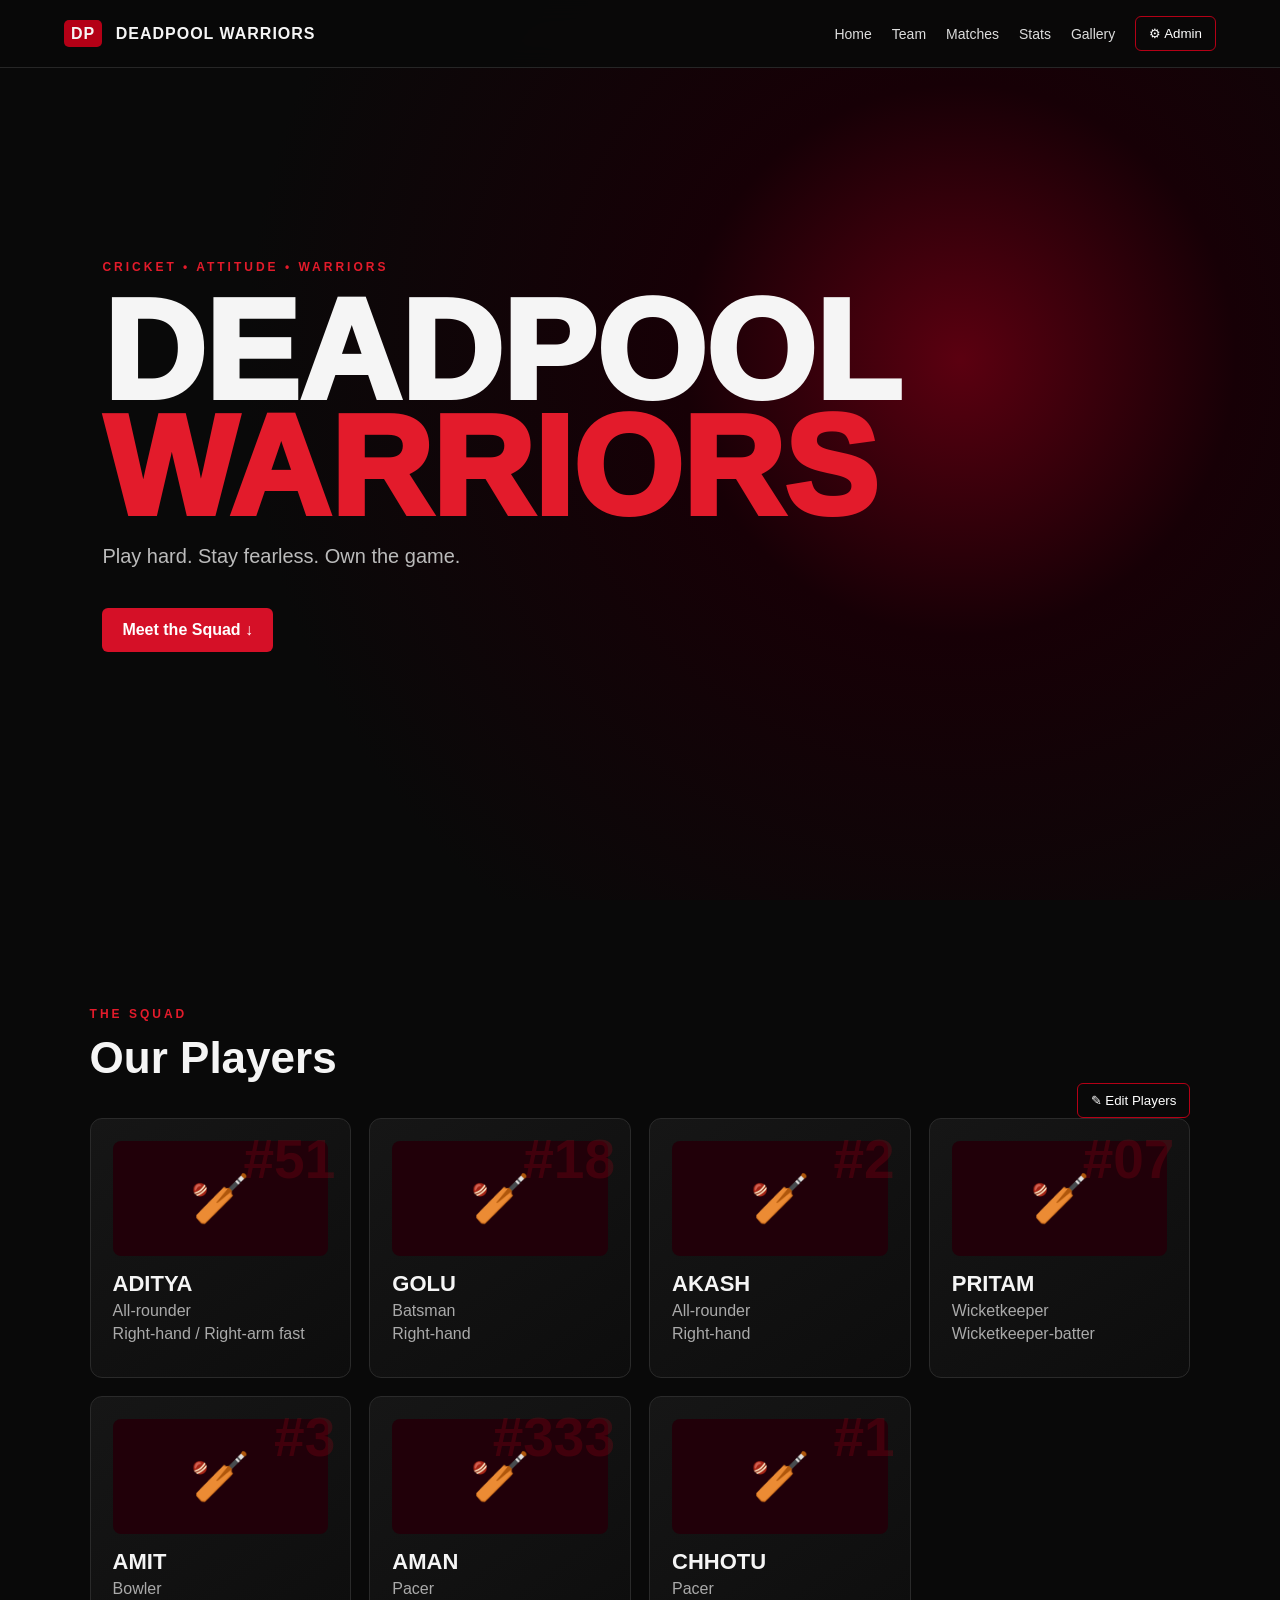
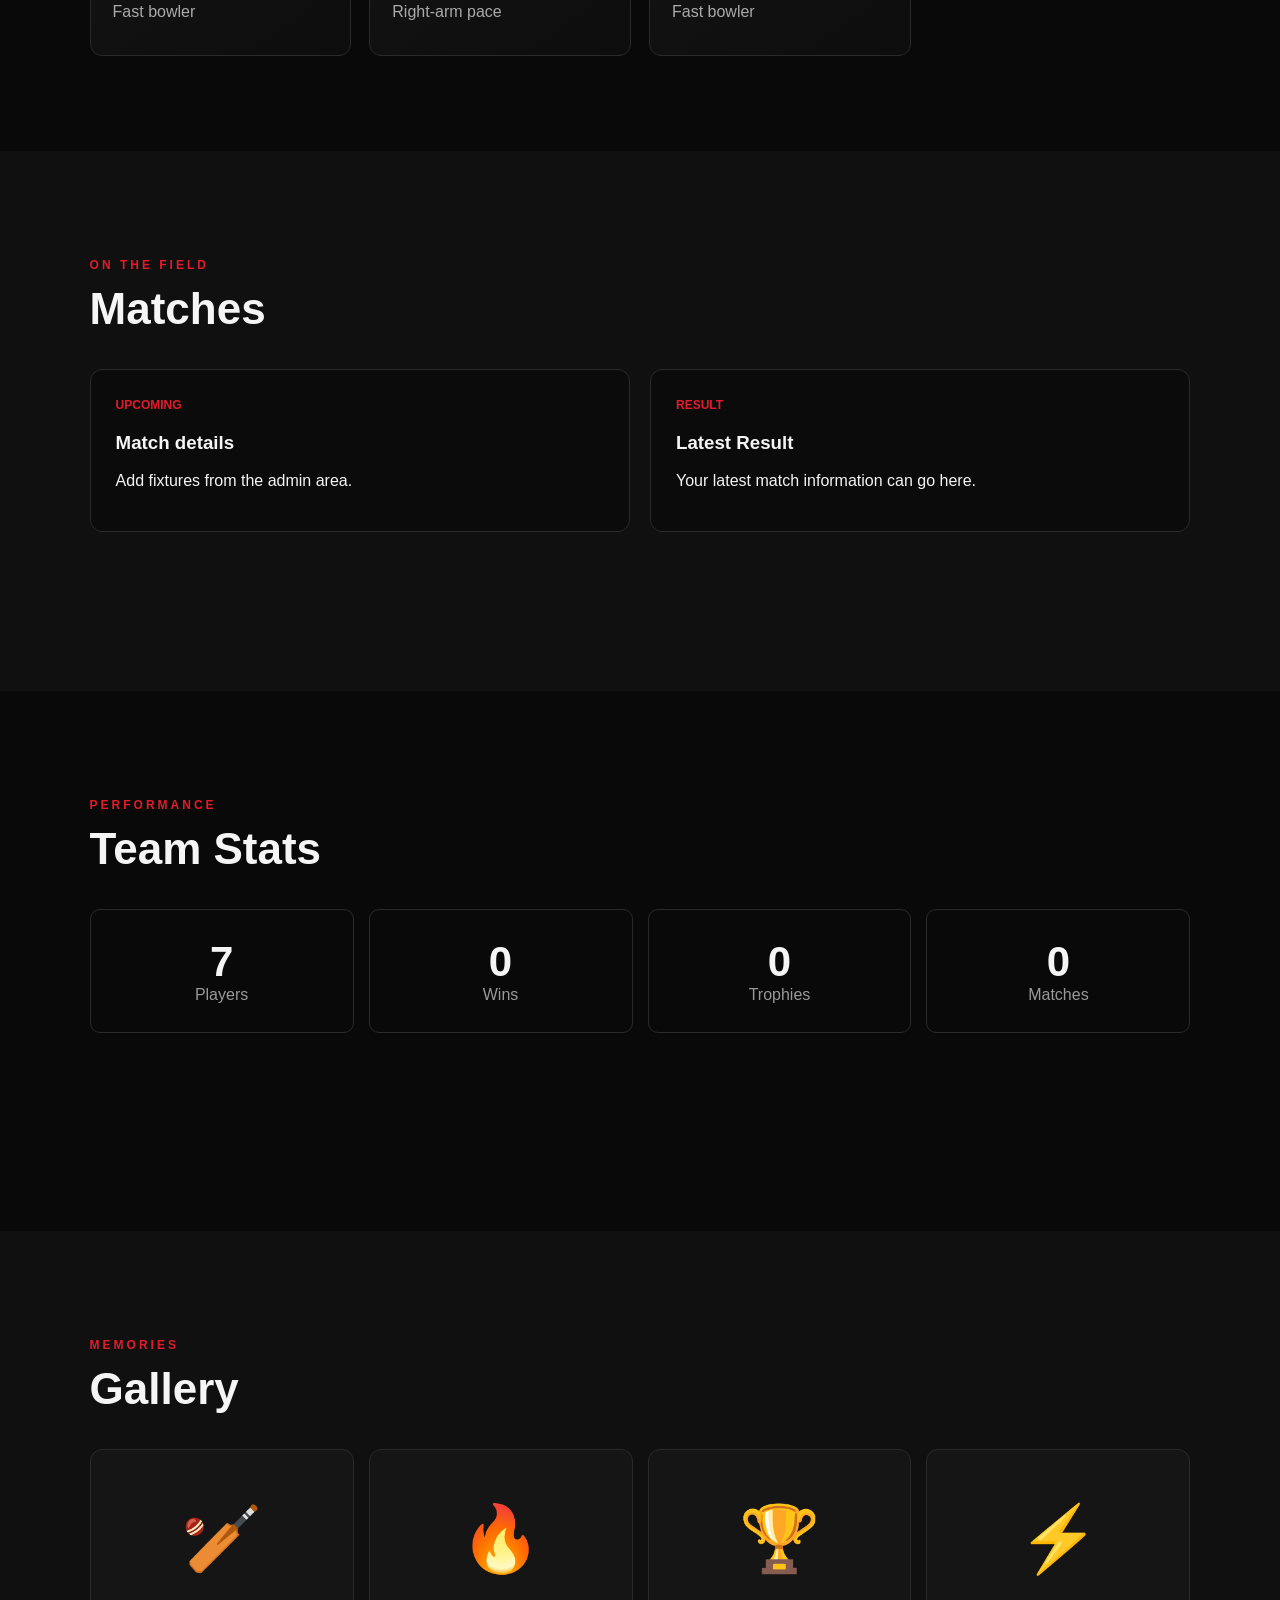
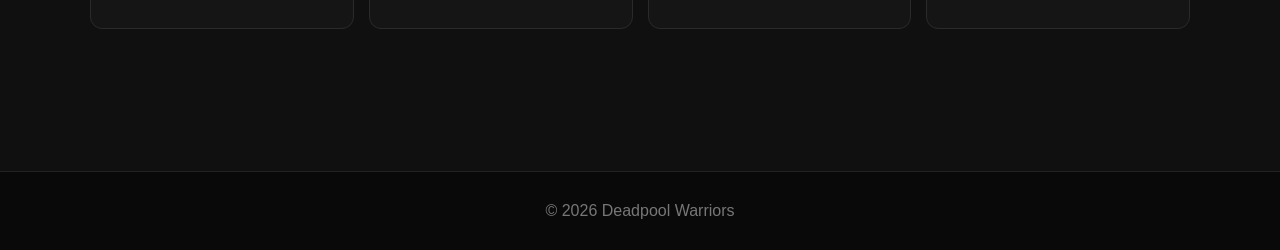
==== commit 1cf68129: "Add files via upload" ====
--- a/index.html
+++ b/index.html
@@ -10,8 +10,8 @@
 <div id="loginView"><p class="eyebrow">PRIVATE AREA</p><h2>Admin Login</h2><p>Enter the admin password.</p><input id="password" type="password" placeholder="Password"><button class="primary" id="loginBtn">Unlock Admin</button><p id="loginMsg" class="msg"></p></div>
 <div id="adminView" hidden><p class="eyebrow">ADMIN PANEL</p><h2>Manage Players</h2><form id="playerForm"><input type="hidden" id="editId"><input id="name" required placeholder="Player name"><input id="role" required placeholder="Role"><input id="number" required placeholder="Jersey number"><input id="style" placeholder="Batting / Bowling style"><input id="photo" placeholder="Photo URL (optional)"><div class="form-actions"><button class="primary" type="submit">Save Player</button><button type="button" id="cancelEdit">Cancel</button></div></form><div id="adminPlayers"></div><button class="danger" id="logoutBtn">Lock Admin</button></div>
 </div></div><script>
-const KEY='deadpool_warriors_players_v1';const ADMIN_PASSWORD='Pihu@06'; 
-const defaults=[{name:'ADITYA',role:'All-rounder',number:30',style:'Right-hand / Right-arm fast',photo:''},{name:'GOLU',role:'Batsman',number:'18',style:'Right-hand',photo:''},{name:'AKASH',role:'All-rounder',number:'2',style:'Right-hand',photo:''},{name:'PRITAM',role:'Wicketkeeper',number:'07',style:'Wicketkeeper-batter',photo:''},{name:'AMIT',role:'Bowler',number:'3',style:'Fast bowler',photo:''},{name:'Sumit',role:'Pacer',number:'333',style:'Right-arm pace',photo:''},{name:'CHHOTU',role:'Pacer',number:'1',style:'Fast bowler',photo:''}];
+const KEY='deadpool_warriors_players_v1';const ADMIN_PASSWORD='DW2026'; // CHANGE THIS PASSWORD BEFORE PUBLISHING
+const defaults=[{name:'ADITYA',role:'All-rounder',number:'51',style:'Right-hand / Right-arm fast',photo:''},{name:'GOLU',role:'Batsman',number:'18',style:'Right-hand',photo:''},{name:'AKASH',role:'All-rounder',number:'2',style:'Right-hand',photo:''},{name:'PRITAM',role:'Wicketkeeper',number:'07',style:'Wicketkeeper-batter',photo:''},{name:'AMIT',role:'Bowler',number:'3',style:'Fast bowler',photo:''},{name:'AMAN',role:'Pacer',number:'333',style:'Right-arm pace',photo:''},{name:'CHHOTU',role:'Pacer',number:'1',style:'Fast bowler',photo:''}];
 let players=JSON.parse(localStorage.getItem(KEY)||'null')||defaults,unlocked=false;const $=id=>document.getElementById(id);
 function esc(s){return String(s??'').replace(/[&<>"']/g,m=>({'&':'&amp;','<':'&lt;','>':'&gt;','"':'&quot;',"'":'&#039;'}[m]))}
 function save(){localStorage.setItem(KEY,JSON.stringify(players));render()}
@@ -25,4 +25,4 @@
 $('loginBtn').onclick=()=>{if($('password').value===ADMIN_PASSWORD){unlocked=true;$('loginView').hidden=true;$('adminView').hidden=false;$('password').value='';renderAdmin()}else $('loginMsg').textContent='Wrong password.'};
 $('playerForm').onsubmit=e=>{e.preventDefault();let i=$('editId').value,p={name:$('name').value.trim(),role:$('role').value.trim(),number:$('number').value.trim(),style:$('style').value.trim(),photo:$('photo').value.trim()};if(i==='')players.push(p);else players[+i]=p;save();$('playerForm').reset();$('editId').value=''};
 $('cancelEdit').onclick=()=>{$('playerForm').reset();$('editId').value=''};$('logoutBtn').onclick=()=>{unlocked=false;$('adminView').hidden=true;$('loginView').hidden=false};$('year').textContent=new Date().getFullYear();render();
-</script></body></html>
+</script></body></html>
